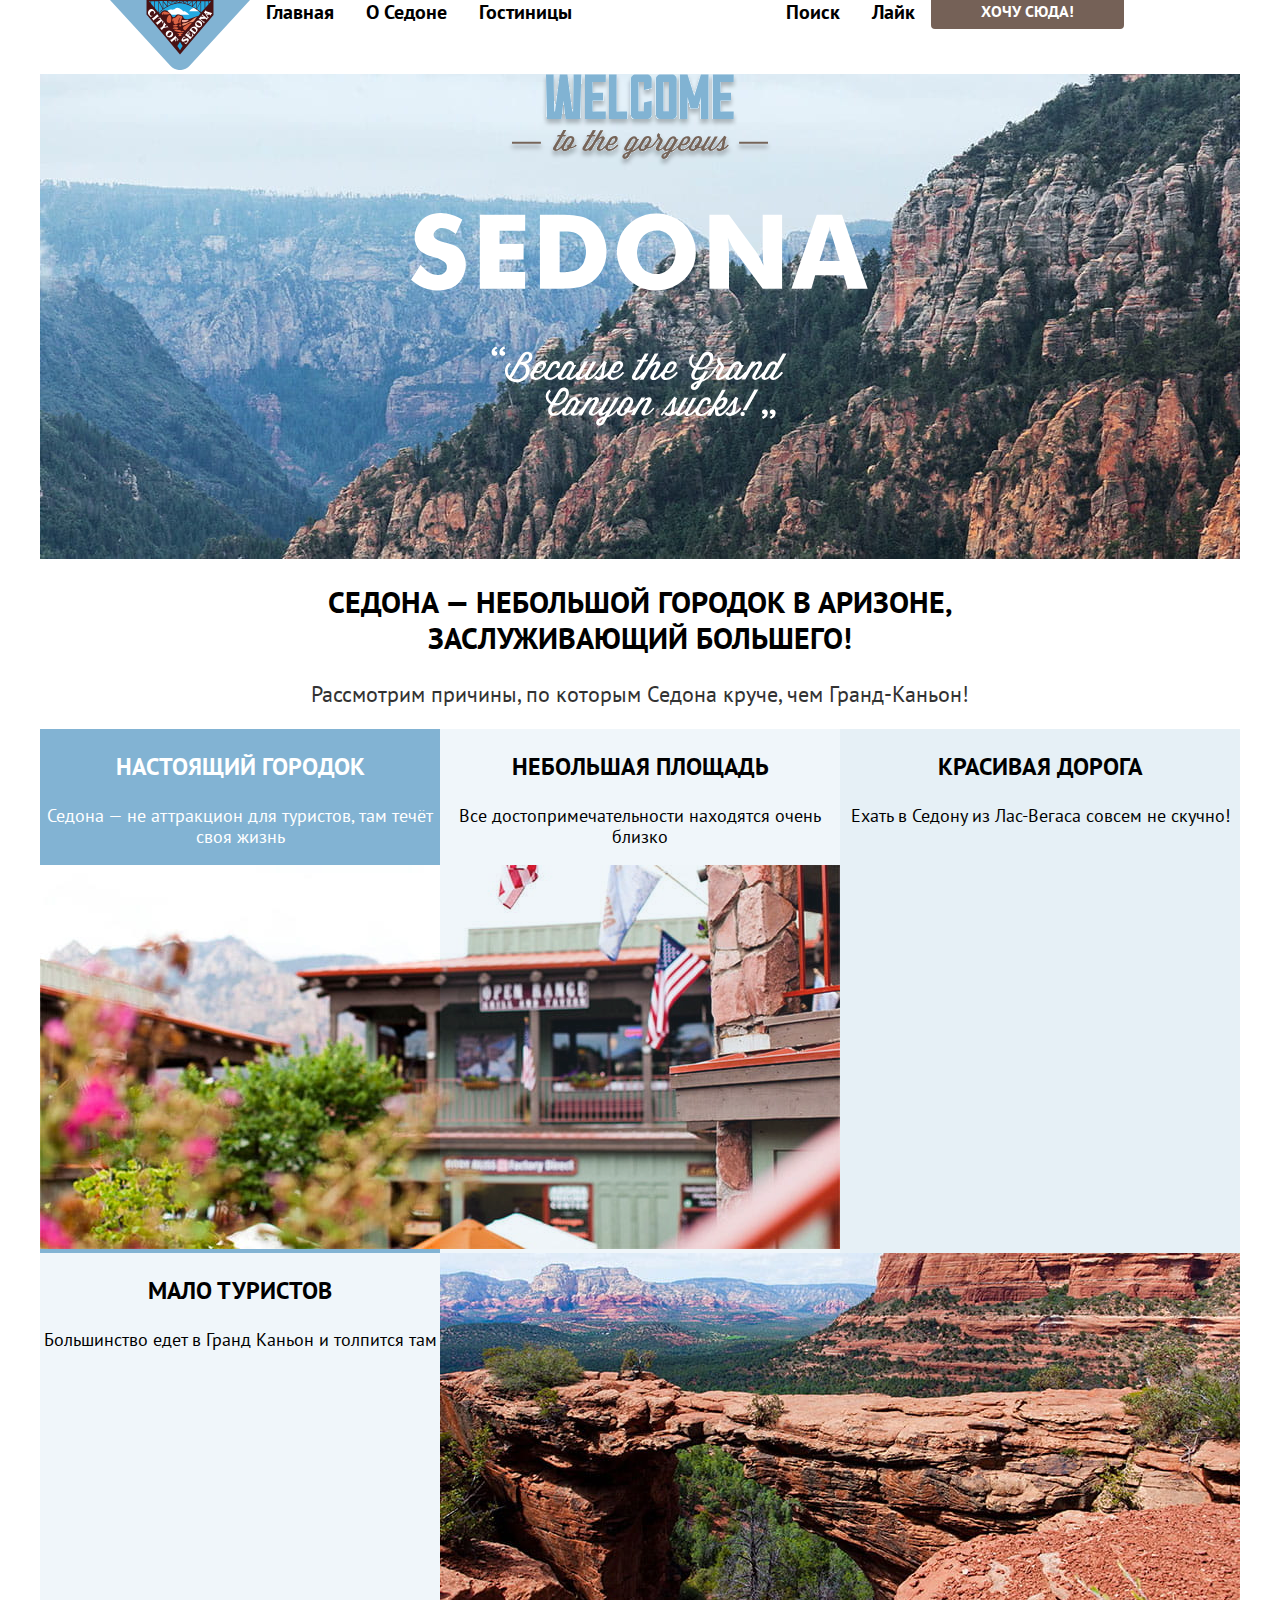
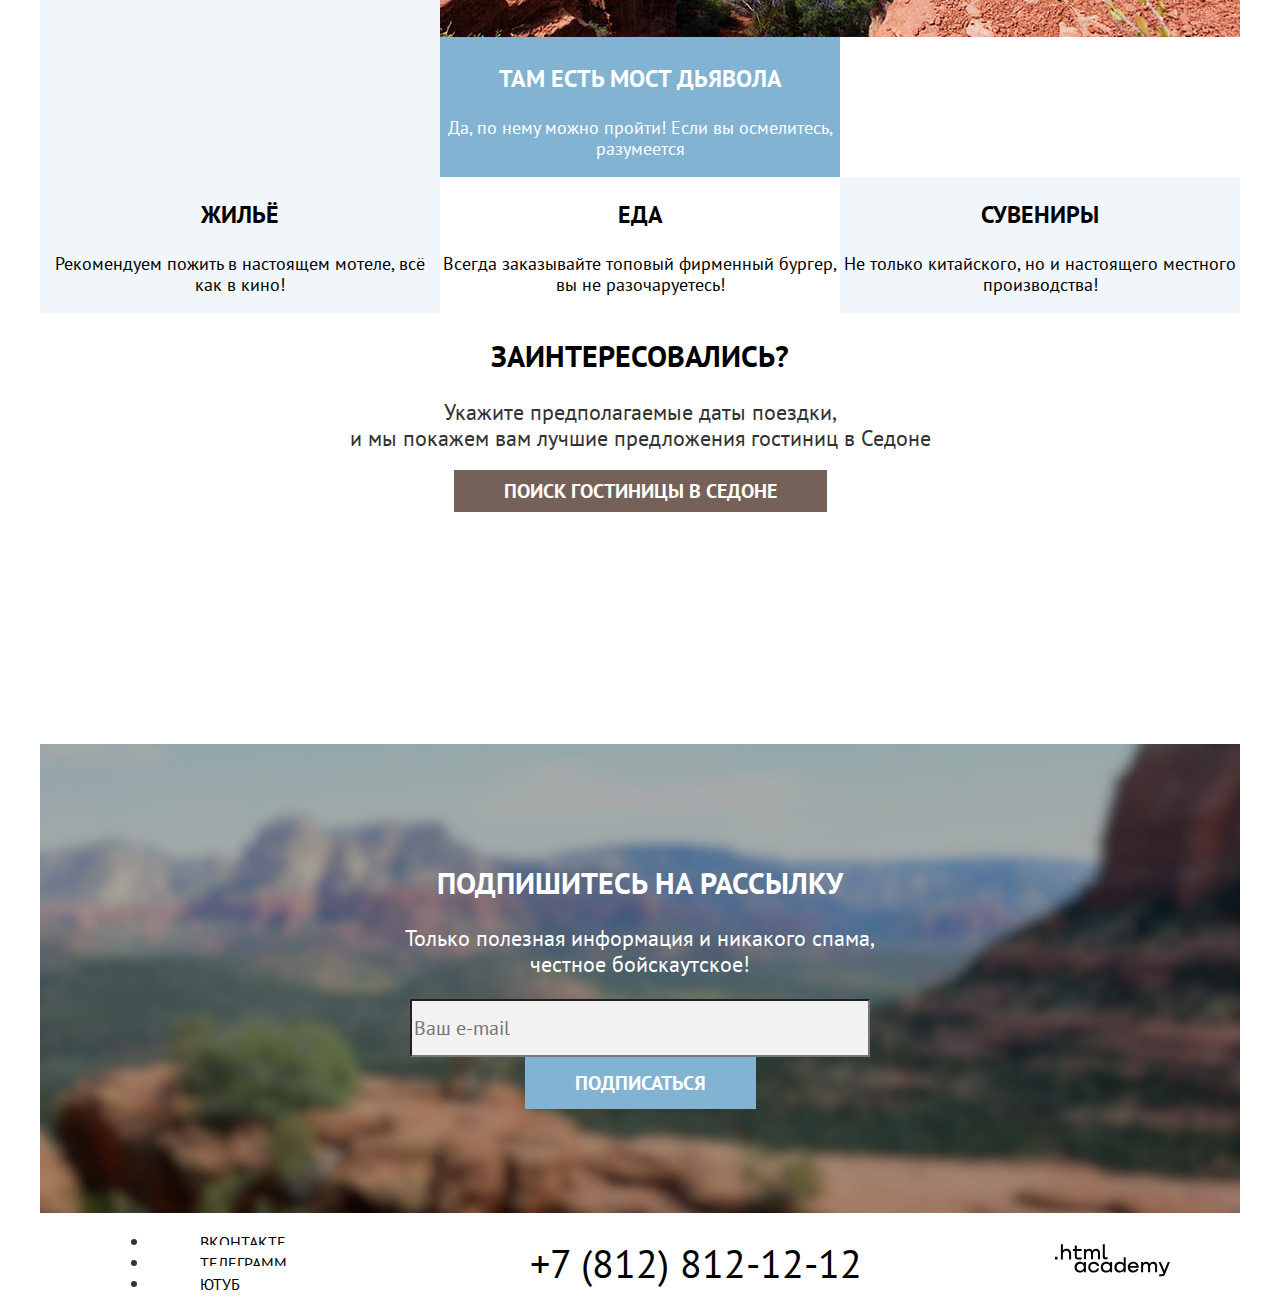
==== 3/index.html @ 5d9eebf0 ":heavy_check_mark: Сборка #3" ====
<!DOCTYPE html>
<html lang="ru">
  <head>
    <meta charset="utf-8" />
    <title>HTML Academy: Седона</title>
    <link rel="stylesheet" href="styles/styles.css" />
    <base href="https://htmlacademy-htmlcss.github.io/2121259-sedona-35/3/">
</head>

  <body>
    <header class="main-header">
      <nav class="navigation">
        <ul class="navigation-list">
          <li class="navigation-item">
            <a class="main-header-logo" href="index.html">
              <img
                class="logo"
                src="images/logo-sedona.svg"
                width="140"
                height="70"
                alt="Логотип Седона"
              />
            </a>
          </li>
          <li class="navigation-item">
            <a class="navigation-link" href="index.html">Главная</a>
          </li>
          <li class="navigation-item">
            <a class="navigation-link" href="#">О Седоне</a>
          </li>
          <li class="navigation-item">
            <a class="navigation-link" href="catalog.html">Гостиницы</a>
          </li>
        </ul>

        <ul class="navigation-list navigation-user">
          <li class="navigation-item">
            <a class="navigation-link" href="#">
              <span class="visually-hidden">Поиск </span></a
            >
          </li>
          <li class="navigation-item">
            <a class="navigation-link" href="#"
              ><span class="visually-hidden">Лайк</span></a
            >
          </li>
          <li class="navigation-item">
            <a class="navigation-link-button" href="#">Хочу сюда!</a>
          </li>
        </ul>
      </nav>
    </header>
    <main class="main-container main-index">
      <div class="page-container">
        <section class="hero">
          <img
            src="images/welcome.svg"
            width="458"
            height="352"
            alt="welcome to the gorgeous Sedona because the grand canyon sucks"
          />
        </section>
        <section class="about">
          <h2>
            Седона — небольшой городок в Аризоне,<br />
            заслуживающий большего!
          </h2>
          <p>Рассмотрим причины, по которым Седона круче, чем Гранд-Каньон!</p>
        </section>
        <section class="description">
          <ul class="description-list">
            <li class="description-item description-item-сity">
              <div class="description-wrapper">
                <h3>Настоящий городок</h3>
                <p>Седона — не аттракцион для туристов, там течёт своя жизнь</p>
                <img
                  src="images/shop.jpg"
                  width="800"
                  height="384"
                  alt="Заведение Седона"
                />
              </div>
            </li>
            <li class="description-item description-item-square">
              <h3>Небольшая площадь</h3>
              <p>Все достопримечательности находятся очень близко</p>
            </li>
            <li class="description-item description-item-road">
              <h3>Красивая дорога</h3>
              <p>Ехать в Седону из Лас-Вегаса совсем не скучно!</p>
            </li>
            <li class="description-item description-item-tourists">
              <h3>Мало туристов</h3>
              <p>Большинство едет в Гранд Каньон и толпится там</p>
            </li>
            <li class="description-item description-item-bridge">
              <div class="description-text">
                <img
                  src="images/rock.jpg"
                  width="800"
                  height="384"
                  alt="Горы Седона"
                />
                <h3>Там есть мост дьявола</h3>
                <p>Да, по нему можно пройти! Если вы осмелитесь, разумеется</p>
              </div>
            </li>
          </ul>
          <ul class="privilege-list">
            <li class="privilege-item privilege-item-home">
              <div>
                <h3>Жильё</h3>
                <p>Рекомендуем пожить в настоящем мотеле, всё как в кино!</p>
              </div>
            </li>
            <li class="privilege-item privilege-item-food">
              <div>
                <h3>Еда</h3>
                <p>
                  Всегда заказывайте топовый фирменный бургер, вы не
                  разочаруетесь!
                </p>
              </div>
            </li>
            <li class="privilege-item privilege-item-souvenirs">
              <div>
                <h3>Сувениры</h3>
                <p>
                  Не только китайского, но и настоящего местного производства!
                </p>
              </div>
            </li>
          </ul>
        </section>
        <section class="search">
          <h2>Заинтересовались?</h2>
          <p>
            Укажите предполагаемые даты поездки,<br />и мы покажем вам лучшие
            предложения гостиниц в Седоне
          </p>
          <a class="search-catalog" href="catalog.html">
            Поиск гостиницы в Седоне
          </a>
        </section>
        <section class="subscription">
          <h2>Подпишитесь на рассылку</h2>
          <p>
            Только полезная информация и никакого спама,<br />
            честное бойскаутское!
          </p>
          <form
            class="subscription-form"
            action="https://echo.htmlacademy.ru"
            method="post"
          >
            <label>
              <input
                type="email"
                class="field"
                placeholder="Ваш e-mail"
                required
              />
              <button type="submit" class="subscription-button">
                Подписаться
              </button>
            </label>
          </form>
        </section>
      </div>
    </main>
    <footer class="main-footer">
      <section class="footer-social">
        <ul class="footer-social-list">
          <li class="footer-social-item">
            <a class="button" href="#">
              <span class="visually-hidden">Вконтакте</span>
            </a>
          </li>
          <li class="footer-social-item">
            <a class="button" href="#">
              <span class="visually-hidden">Телеграмм</span>
            </a>
          </li>
          <li class="footer-social-item">
            <a class="button" href="#">
              <span class="visually-hidden">Ютуб</span>
            </a>
          </li>
        </ul>
        <div class="footer-contacts-address">
          <a class="footer-contacts-address-phone" href="tel:+78128121212">
            +7 (812) 812-12-12
          </a>
        </div>
        <a class="htmlacademy-link" href="https://htmlacademy.ru/">
          <img
            src="images/logo-htmlacademy.svg"
            width="115"
            height="33"
            alt="html academy"
          />
        </a>
      </section>
    </footer>
  </body>
</html>
---- 3/styles/styles.css ----
@font-face {
  font-family: "PT Sans";
  font-style: normal;
  font-weight: 400;
  src: url("../fonts/ptsans-400.woff2") format("woff2");
  font-display: swap;
}

@font-face {
  font-family: "PT Sans";
  font-style: normal;
  font-weight: 700;
  src: url("../fonts/ptsans-700.woff2") format("woff2");
  font-display: swap;
}

body {
  display: flex;
  flex-direction: column;
  min-height: 100%;
  font-family: "PT Sans", sans-serif;
  font-style: normal;
  font-size: 18px;
  line-height: 21px;
  color: #333333;
  background-color: #ffffff;
  margin: 0 auto;
}

.main-header {
  color: #000000;
  background-color: #ffffff;
}

.navigation-link {
  font-family: "PT Sans", sans-serif;
  line-height: 24px;
  font-size: 20px;
  color: #000000;
  background-color: #ffffff;
  font-weight: 700;
  text-align: center;
  text-decoration: none;
  padding: 20px 16px 20px 16px;
}

.navigation-link-button {
  font-size: 16px;
  line-height: 20px;
  font-weight: 700;
  padding: 8px 50px;
  background: #756157;
  border-radius: 4px;
  color: #ffffff;
  text-transform: uppercase;
  text-decoration: none;
}

.main-index {
  color: #000000;
  background-color: #ffffff;
}

.description h3 {
  font-size: 24px;
  line-height: 28px;
  text-transform: uppercase;
}

.description p {
  font-size: 18px;
  line-height: 21px;
}

.description-item {
  color: #000000;
  background-color: #82b3d3;
}

.description-wrapper {
  color: #ffffff;
}

.description-item-square {
  background: rgba(131, 179, 211, 0.12);
  width: 400px;
}

.description-item-road {
  background: rgba(131, 179, 211, 0.2);
  width: 400px;
}

.description-item-tourists {
  background: rgba(131, 179, 211, 0.12);
  width: 400px;
}

.description-item-bridge {
  color: #ffffff;
}

.privilege-item-home {
  background: rgba(131, 179, 211, 0.12);
  width: 400px;
}

.privilege-item-food {
  background: #ffffff;
  width: 400px;
}

.privilege-item-souvenirs {
  background: rgba(131, 179, 211, 0.12);
  width: 400px;
}

.search {
  text-align: center;
  width: 1200px;
  height: 406px;
}

.search h2 {
  color: #000000;
  font-weight: 700;
  font-size: 30px;
  line-height: 36px;
  text-transform: uppercase;
}

.search p {
  color: #333333;
  font-weight: 400;
  font-size: 22px;
  line-height: 26px;
}

.search-catalog {
  color: #ffffff;
  background-color: #756157;
  font-size: 20px;
  line-height: 36px;
  font-weight: 700;
  text-transform: uppercase;
  text-decoration: none;
  padding: 8px 50px;
}

.hero {
  text-align: center;
  background-image: url("../images/background-welcome-rocks.jpg");
  background-repeat: no-repeat;
  background-size: 100% auto;
  height: 485px;
}

.about {
  background-color: #ffffff;
  text-align: center;
}

.about h2 {
  color: #000000;
  font-size: 30px;
  line-height: 36px;
  text-transform: uppercase;
}

.about p {
  color: #333333;
  font-size: 22px;
  line-height: 26px;
}

.subscription {
  color: #ffffff;
  background-color: black;
  background-image: url("../images/background-subscribe.jpg");
  text-align: center;
  background-size: 100% auto;
  padding: 96px 258px 104px;
}

.subscription h2 {
  font-size: 30px;
  line-height: 36px;
  text-transform: uppercase;
}

.subscription p {
  font-size: 22px;
  line-height: 26px;
}

.main-footer a {
  font-family: "PT Sans", sans-serif;
  color: #000000;
  background-color: #ffffff;
  font-style: normal;
  font-weight: 400;
  text-decoration: none;
}

.footer-contacts-address {
  color: #000000;
  text-align: center;
  text-transform: uppercase;
  font-size: 40px;
  line-height: 40px;
}

.catalog-products {
  color: #ffffff;
  background-color: #756157;
  background-image: url("../images/background-filter.jpg");
  background-repeat: no-repeat;
  background-size: 100% auto;
}

.inner-header-title {
  font-size: 60px;
  line-height: 78px;
}

.appartament-list {
  background-color: #ffffff;
  display: flex;
  flex-wrap: wrap;
  width: 1060px;
  padding: 0;
  margin: 0;
  list-style: none;
}

.appartament-list h3 {
  color: #000000;
  font-size: 24px;
  line-height: 28px;
  font-weight: 700;
}

.appartament-list p {
  color: #333333;
  font-weight: 400;
  font-size: 18px;
  line-height: 21px;
}

.subscription-catalog {
  background-color: #ffffff;
  text-align: center;
  width: 1200px;
  height: 415px;
}

.subscription-catalog h2 {
  color: #000000;
  font-size: 30px;
  line-height: 36px;
  text-transform: uppercase;
}

.subscription-catalog p {
  color: #333333;
  font-size: 22px;
  line-height: 26px;
}

.appartament-card {
  border: 1px solid #e6e6e6;
  border-radius: 4px;
  padding: 20px;
  text-align: center;
}

.appartament-card-button {
  background-color: #756157;
  color: #ffffff;
  border-radius: 4px;
  padding: 8px 50px;
}

.appartament-card-button-favorites {
  background-color: #82b3d3;
  border-radius: 4px;
  padding: 8px 50px;
}

.appartament-card-image {
  margin-top: 20px;
  margin-left: 20px;
  margin-right: 20px;
}

.pagination {
  background: #ffffff;
  display: flex;
  flex-direction: row;
  padding: 0px;
  width: 1060px;
  list-style: none;
}

.pagination-link {
  font-family: "PT Sans", sans-serif;
  font-style: normal;
  font-weight: 700;
  font-size: 20px;
  line-height: 60px;
  text-decoration: none;
  background: #82b3d3;
  border-radius: 4px;
  color: #ffffff;
  display: inline-block;
  width: 60px;
  height: 60px;
  text-align: center;
  margin-bottom: 8px;
  margin-right: 8px;
}

.subscription-button {
  font-family: "PT Sans", sans-serif;
  font-style: normal;
  font-weight: 700;
  font-size: 20px;
  line-height: 36px;
  text-transform: uppercase;
  background: #82b3d3;
  color: #ffffff;
  padding: 8px 50px;
  border: none;
}

.field {
  font-family: "PT Sans", sans-serif;
  font-style: normal;
  font-weight: 400;
  font-size: 20px;
  line-height: 36px;
  color: #000000;
  background: #f2f2f2;
  width: 452px;
  height: 52px;
}

.button {
  font-family: "PT Sans", sans-serif;
  font-style: normal;
  font-weight: 700;
  color: #ffffff;
  text-transform: uppercase;
  font-size: 16px;
  line-height: 20px;
  padding: 8px 50px;
  text-decoration: none;
  border: none;
  text-align: center;
}

.button-filter {
  background-color: #82b3d3;
  width: 191px;
  height: 36px;
}

.button-filter-reset {
  background-color: transparent;
  width: 191px;
  height: 36px;
}

html {
  height: 100%;
}

.main-container {
  flex-grow: 1;
}

.page-container {
  margin: 0 auto;
}

.navigation {
  display: flex;
  justify-content: space-between;
  width: 1060px;
  margin: 0 auto;
}

.navigation-list {
  display: flex;
  width: 600px;
  margin: 0;
  padding: 0;
  list-style: none;
}

.navigation-user {
  width: 400px;
}

.page-container {
  width: 1200px;
  margin: 0 auto;
}

.description-item {
  width: 400px;
}

.description-list {
  display: flex;
  flex-wrap: wrap;
  text-align: center;
  padding: 0;
  margin: 0;
  list-style: none;
}

.privilege-list {
  display: flex;
  justify-content: space-between;
  margin: 0;
  padding: 0;
  text-align: center;
  list-style: none;
}

.footer-social {
  display: flex;
  justify-content: space-between;
  align-items: center;
  margin: 0 auto;
  padding: 0;
  width: 1060px;
}

.breadcrumbs {
  display: flex;
  flex-direction: row;
}

.catalog-filter {
  display: flex;
  flex-direction: row;
}

.main-inner {
  width: 1200px;
  margin: 0 auto;
}
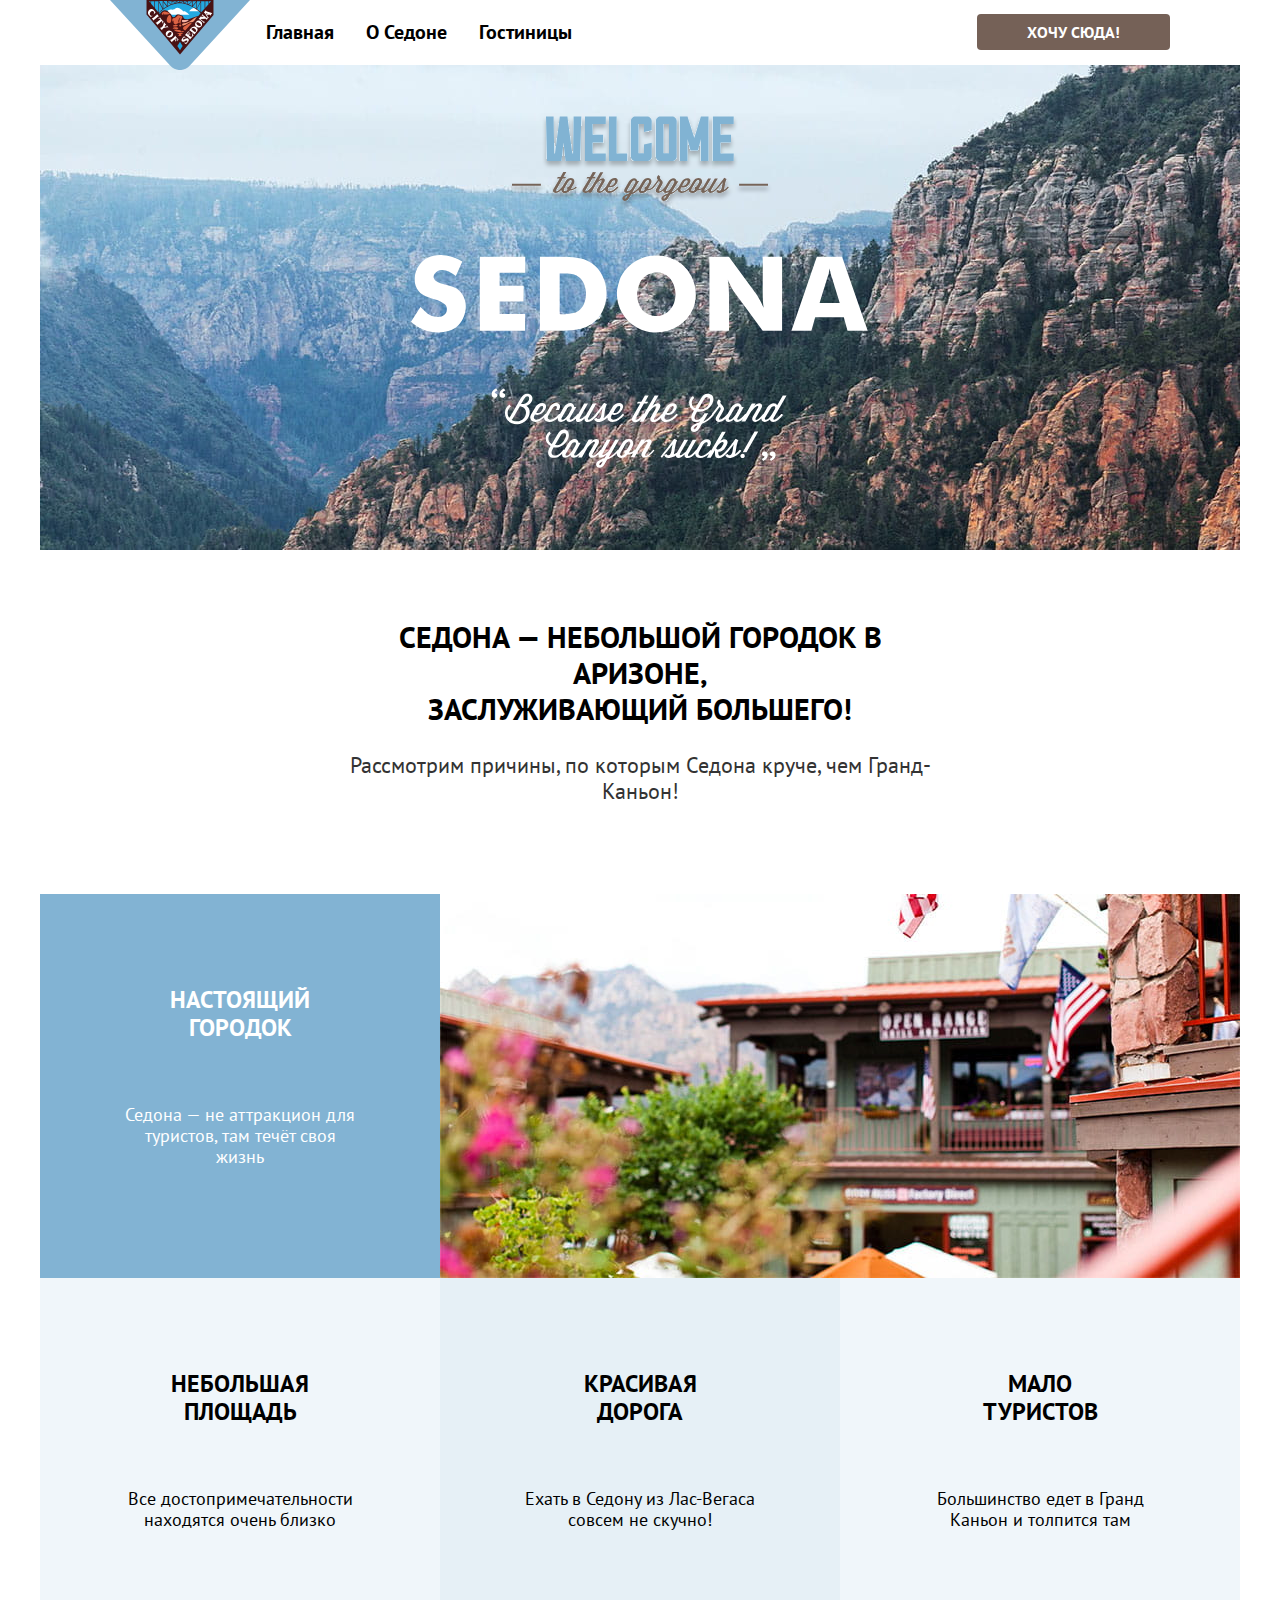
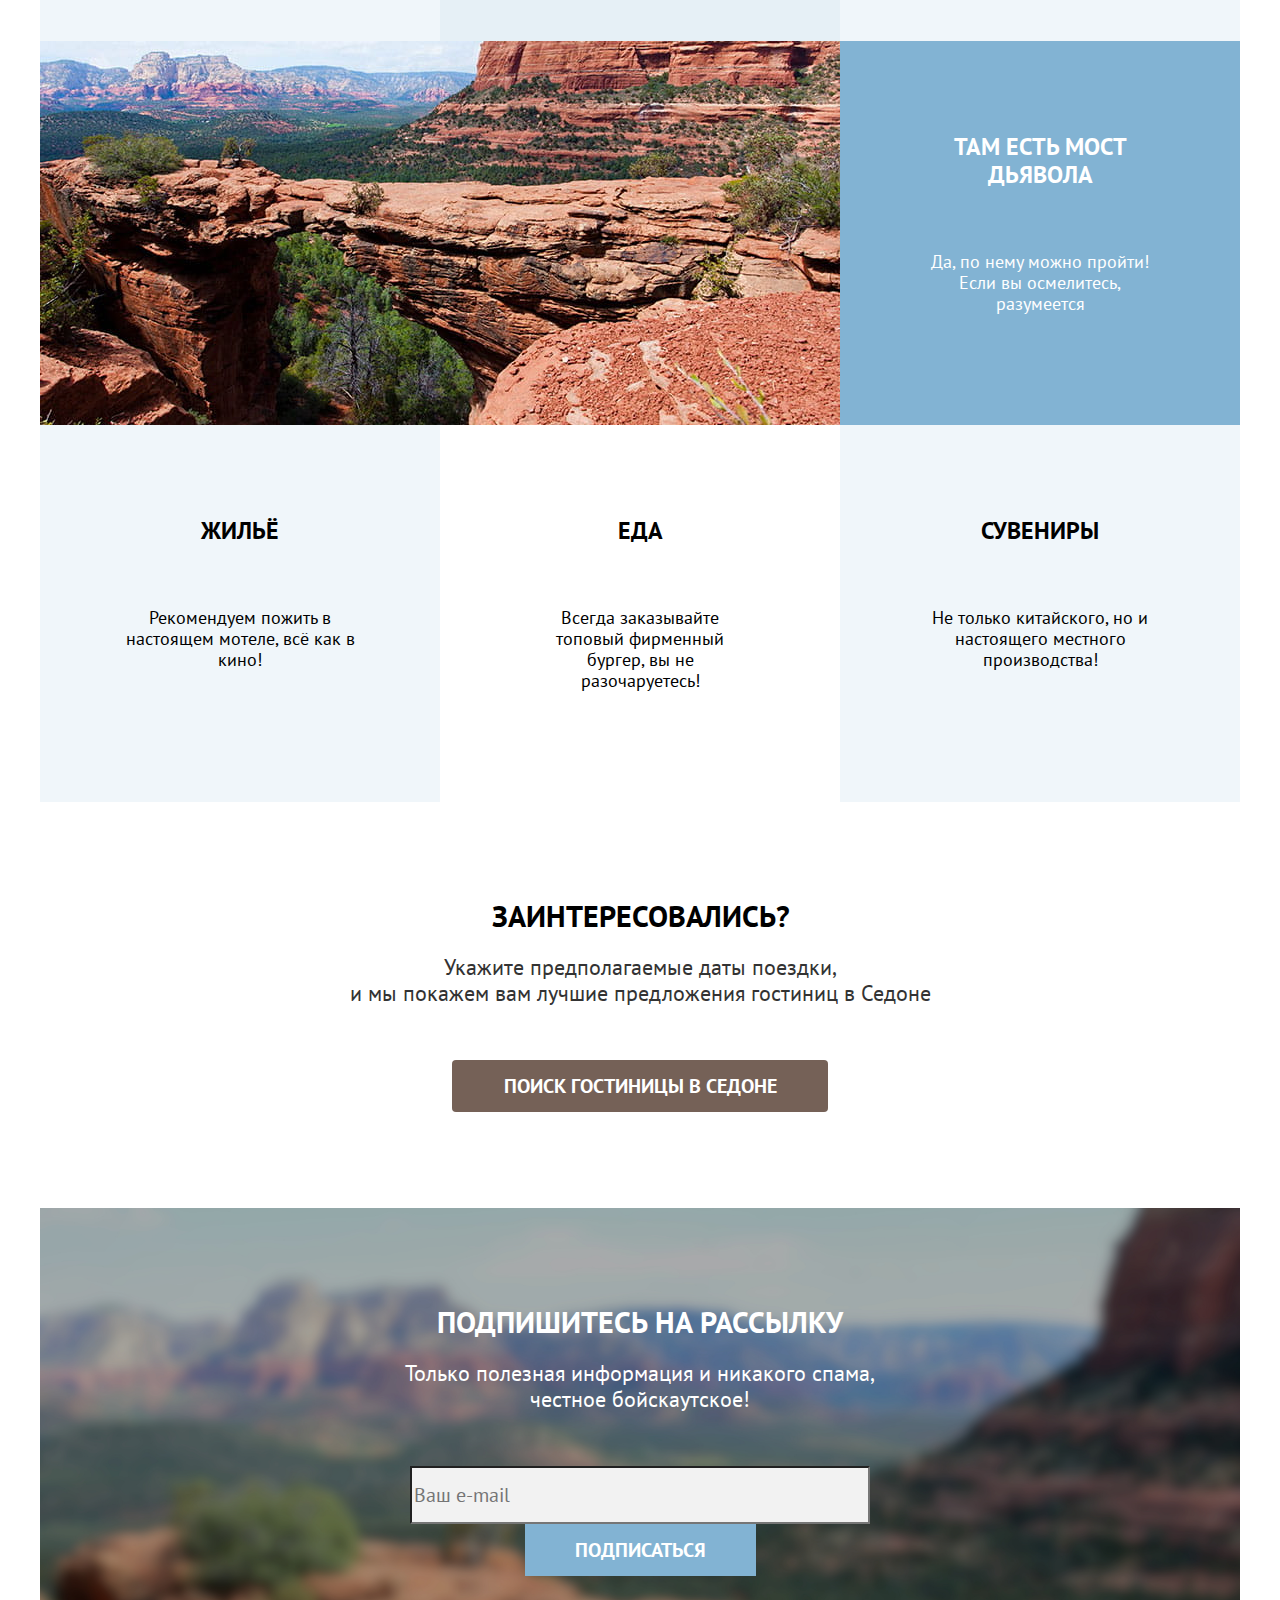
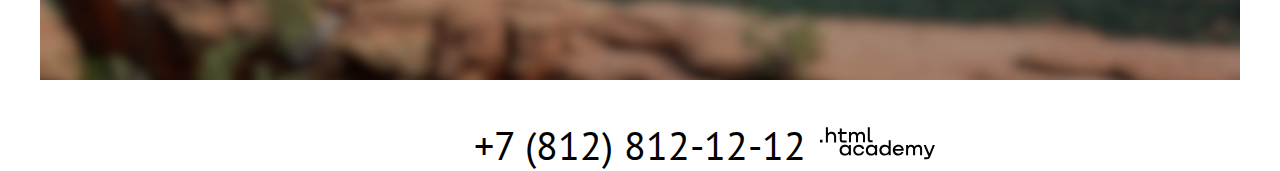
==== commit 43b11610: ":heavy_check_mark: Сборка #3" ====
--- a/3/index.html
+++ b/3/index.html
@@ -51,122 +51,122 @@
       </nav>
     </header>
     <main class="main-container main-index">
-      <div class="page-container">
-        <section class="hero">
-          <img
-            src="images/welcome.svg"
-            width="458"
-            height="352"
-            alt="welcome to the gorgeous Sedona because the grand canyon sucks"
-          />
-        </section>
-        <section class="about">
-          <h2>
-            Седона — небольшой городок в Аризоне,<br />
-            заслуживающий большего!
-          </h2>
-          <p>Рассмотрим причины, по которым Седона круче, чем Гранд-Каньон!</p>
-        </section>
-        <section class="description">
-          <ul class="description-list">
-            <li class="description-item description-item-сity">
-              <div class="description-wrapper">
-                <h3>Настоящий городок</h3>
-                <p>Седона — не аттракцион для туристов, там течёт своя жизнь</p>
-                <img
-                  src="images/shop.jpg"
-                  width="800"
-                  height="384"
-                  alt="Заведение Седона"
-                />
-              </div>
-            </li>
-            <li class="description-item description-item-square">
-              <h3>Небольшая площадь</h3>
-              <p>Все достопримечательности находятся очень близко</p>
-            </li>
-            <li class="description-item description-item-road">
-              <h3>Красивая дорога</h3>
-              <p>Ехать в Седону из Лас-Вегаса совсем не скучно!</p>
-            </li>
-            <li class="description-item description-item-tourists">
-              <h3>Мало туристов</h3>
-              <p>Большинство едет в Гранд Каньон и толпится там</p>
-            </li>
-            <li class="description-item description-item-bridge">
-              <div class="description-text">
-                <img
-                  src="images/rock.jpg"
-                  width="800"
-                  height="384"
-                  alt="Горы Седона"
-                />
-                <h3>Там есть мост дьявола</h3>
-                <p>Да, по нему можно пройти! Если вы осмелитесь, разумеется</p>
-              </div>
-            </li>
-          </ul>
-          <ul class="privilege-list">
-            <li class="privilege-item privilege-item-home">
-              <div>
-                <h3>Жильё</h3>
-                <p>Рекомендуем пожить в настоящем мотеле, всё как в кино!</p>
-              </div>
-            </li>
-            <li class="privilege-item privilege-item-food">
-              <div>
-                <h3>Еда</h3>
-                <p>
-                  Всегда заказывайте топовый фирменный бургер, вы не
-                  разочаруетесь!
-                </p>
-              </div>
-            </li>
-            <li class="privilege-item privilege-item-souvenirs">
-              <div>
-                <h3>Сувениры</h3>
-                <p>
-                  Не только китайского, но и настоящего местного производства!
-                </p>
-              </div>
-            </li>
-          </ul>
-        </section>
-        <section class="search">
-          <h2>Заинтересовались?</h2>
-          <p>
-            Укажите предполагаемые даты поездки,<br />и мы покажем вам лучшие
-            предложения гостиниц в Седоне
-          </p>
-          <a class="search-catalog" href="catalog.html">
-            Поиск гостиницы в Седоне
-          </a>
-        </section>
-        <section class="subscription">
-          <h2>Подпишитесь на рассылку</h2>
-          <p>
-            Только полезная информация и никакого спама,<br />
-            честное бойскаутское!
-          </p>
-          <form
-            class="subscription-form"
-            action="https://echo.htmlacademy.ru"
-            method="post"
-          >
-            <label>
-              <input
-                type="email"
-                class="field"
-                placeholder="Ваш e-mail"
-                required
-              />
-              <button type="submit" class="subscription-button">
-                Подписаться
-              </button>
-            </label>
-          </form>
-        </section>
-      </div>
+      <section class="hero">
+        <img
+          src="images/welcome.svg"
+          width="458"
+          height="352"
+          alt="welcome to the gorgeous Sedona because the grand canyon sucks"
+        />
+      </section>
+      <section class="about">
+        <h2>
+          Седона — небольшой городок в Аризоне,<br />
+          заслуживающий большего!
+        </h2>
+        <p>Рассмотрим причины, по которым Седона круче, чем Гранд-Каньон!</p>
+      </section>
+      <section class="description">
+        <ul class="description-list">
+          <li class="description-item description-item-сity">
+            <h3>Настоящий городок</h3>
+            <p>Седона — не аттракцион для туристов, там течёт своя жизнь</p>
+          </li>
+          <li class="description-photo">
+            <img
+              class="description-images"
+              src="images/shop.jpg"
+              width="800"
+              height="384"
+              alt="Заведение Седона"
+            />
+          </li>
+          <li class="description-item description-item-square">
+            <h3>Небольшая площадь</h3>
+            <p>Все достопримечательности находятся очень близко</p>
+          </li>
+          <li class="description-item description-item-road">
+            <h3>Красивая дорога</h3>
+            <p>Ехать в Седону из Лас-Вегаса совсем не скучно!</p>
+          </li>
+          <li class="description-item description-item-tourists">
+            <h3>Мало туристов</h3>
+            <p>Большинство едет в Гранд Каньон и толпится там</p>
+          </li>
+          <li class="description-foto">
+            <img
+              class="description-images"
+              src="images/rock.jpg"
+              width="800"
+              height="384"
+              alt="Горы Седона"
+            />
+          </li>
+          <li class="description-item description-item-bridge">
+            <h3>Там есть мост дьявола</h3>
+            <p>Да, по нему можно пройти! Если вы осмелитесь, разумеется</p>
+          </li>
+        </ul>
+        <ul class="privilege-list">
+          <li class="privilege-item privilege-item-home">
+            <div>
+              <h3>Жильё</h3>
+              <p>Рекомендуем пожить в настоящем мотеле, всё как в кино!</p>
+            </div>
+          </li>
+          <li class="privilege-item privilege-item-food">
+            <div>
+              <h3>Еда</h3>
+              <p>
+                Всегда заказывайте топовый фирменный бургер, вы не
+                разочаруетесь!
+              </p>
+            </div>
+          </li>
+          <li class="privilege-item privilege-item-souvenirs">
+            <div>
+              <h3>Сувениры</h3>
+              <p>
+                Не только китайского, но и настоящего местного производства!
+              </p>
+            </div>
+          </li>
+        </ul>
+      </section>
+      <section class="search">
+        <h2>Заинтересовались?</h2>
+        <p>
+          Укажите предполагаемые даты поездки,<br />и мы покажем вам лучшие
+          предложения гостиниц в Седоне
+        </p>
+        <a class="search-catalog" href="catalog.html">
+          Поиск гостиницы в Седоне
+        </a>
+      </section>
+      <section class="subscription">
+        <h2>Подпишитесь на рассылку</h2>
+        <p>
+          Только полезная информация и никакого спама,<br />
+          честное бойскаутское!
+        </p>
+        <form
+          class="subscription-form"
+          action="https://echo.htmlacademy.ru"
+          method="post"
+        >
+          <label>
+            <input
+              type="email"
+              class="field"
+              placeholder="Ваш e-mail"
+              required
+            />
+            <button type="submit" class="subscription-button">
+              Подписаться
+            </button>
+          </label>
+        </form>
+      </section>
     </main>
     <footer class="main-footer">
       <section class="footer-social">
@@ -192,14 +192,16 @@
             +7 (812) 812-12-12
           </a>
         </div>
-        <a class="htmlacademy-link" href="https://htmlacademy.ru/">
-          <img
-            src="images/logo-htmlacademy.svg"
-            width="115"
-            height="33"
-            alt="html academy"
-          />
-        </a>
+        <div class="footer-link">
+          <a class="htmlacademy-link" href="https://htmlacademy.ru/">
+            <img
+              src="images/logo-htmlacademy.svg"
+              width="115"
+              height="33"
+              alt="html academy"
+            />
+          </a>
+        </div>
       </section>
     </footer>
   </body>
--- a/3/styles/styles.css
+++ b/3/styles/styles.css
@@ -24,6 +24,7 @@
   line-height: 21px;
   color: #333333;
   background-color: #ffffff;
+  width: 1200px;
   margin: 0 auto;
 }
 
@@ -33,6 +34,7 @@
 }
 
 .navigation-link {
+  display: block;
   font-family: "PT Sans", sans-serif;
   line-height: 24px;
   font-size: 20px;
@@ -41,7 +43,7 @@
   font-weight: 700;
   text-align: center;
   text-decoration: none;
-  padding: 20px 16px 20px 16px;
+  padding: 20px 16px;
 }
 
 .navigation-link-button {
@@ -54,6 +56,9 @@
   color: #ffffff;
   text-transform: uppercase;
   text-decoration: none;
+  display: block;
+  margin-top: 14px;
+  margin-left: 20px;
 }
 
 .main-index {
@@ -65,11 +70,13 @@
   font-size: 24px;
   line-height: 28px;
   text-transform: uppercase;
+  margin: 92px 112px 62px 112px;
 }
 
 .description p {
   font-size: 18px;
   line-height: 21px;
+  margin: 62px 85px 111px 85px;
 }
 
 .description-item {
@@ -118,7 +125,6 @@
 .search {
   text-align: center;
   width: 1200px;
-  height: 406px;
 }
 
 .search h2 {
@@ -127,6 +133,7 @@
   font-size: 30px;
   line-height: 36px;
   text-transform: uppercase;
+  margin: 96px 452px 20px 452px;
 }
 
 .search p {
@@ -134,9 +141,11 @@
   font-weight: 400;
   font-size: 22px;
   line-height: 26px;
+  margin: 20px 304px 54px 304px;
 }
 
 .search-catalog {
+  display: block;
   color: #ffffff;
   background-color: #756157;
   font-size: 20px;
@@ -145,6 +154,8 @@
   text-transform: uppercase;
   text-decoration: none;
   padding: 8px 50px;
+  border-radius: 4px;
+  margin: 54px 412px 96px 412px;
 }
 
 .hero {
@@ -165,12 +176,14 @@
   font-size: 30px;
   line-height: 36px;
   text-transform: uppercase;
+  margin: 69px 290px 25px 290px;
 }
 
 .about p {
   color: #333333;
   font-size: 22px;
   line-height: 26px;
+  margin: 25px 274px 90px 275px;
 }
 
 .subscription {
@@ -179,18 +192,25 @@
   background-image: url("../images/background-subscribe.jpg");
   text-align: center;
   background-size: 100% auto;
-  padding: 96px 258px 104px;
+  padding: 96px 258px 104px 258px;
+}
+
+.subscription-form {
 }
 
 .subscription h2 {
   font-size: 30px;
   line-height: 36px;
   text-transform: uppercase;
+  margin: 0;
+  margin-bottom: 20px;
 }
 
 .subscription p {
   font-size: 22px;
   line-height: 26px;
+  margin: 0;
+  margin-bottom: 54px;
 }
 
 .main-footer a {
@@ -216,28 +236,27 @@
   background-image: url("../images/background-filter.jpg");
   background-repeat: no-repeat;
   background-size: 100% auto;
+  padding-left: 70px;
+  padding-top: 35px;
+  padding-bottom: 70px;
 }
 
 .inner-header-title {
   font-size: 60px;
   line-height: 78px;
+  margin: 0;
 }
 
 .appartament-list {
   background-color: #ffffff;
-  display: flex;
-  flex-wrap: wrap;
+  display: grid;
+  grid-template-columns: 340px 340px 340px;
+  gap: 20px 20px;
   width: 1060px;
   padding: 0;
-  margin: 0;
+  margin: 0 auto;
+  margin-bottom: 80px;
   list-style: none;
-}
-
-.appartament-list h3 {
-  color: #000000;
-  font-size: 24px;
-  line-height: 28px;
-  font-weight: 700;
 }
 
 .appartament-list p {
@@ -259,18 +278,24 @@
   font-size: 30px;
   line-height: 36px;
   text-transform: uppercase;
+  margin: 0;
+  margin-bottom: 20px;
+  padding: 0;
 }
 
 .subscription-catalog p {
   color: #333333;
   font-size: 22px;
   line-height: 26px;
+  margin: 0;
+  margin-bottom: 54px;
+  padding: 0;
 }
 
 .appartament-card {
   border: 1px solid #e6e6e6;
   border-radius: 4px;
-  padding: 20px;
+  padding: 0;
   text-align: center;
 }
 
@@ -278,27 +303,24 @@
   background-color: #756157;
   color: #ffffff;
   border-radius: 4px;
-  padding: 8px 50px;
 }
 
 .appartament-card-button-favorites {
   background-color: #82b3d3;
   border-radius: 4px;
-  padding: 8px 50px;
 }
 
 .appartament-card-image {
-  margin-top: 20px;
-  margin-left: 20px;
-  margin-right: 20px;
+  display: block;
+  padding: 20px;
+  padding-bottom: 16px;
 }
 
 .pagination {
   background: #ffffff;
   display: flex;
-  flex-direction: row;
-  padding: 0px;
-  width: 1060px;
+  padding: 0;
+  margin: 0;
   list-style: none;
 }
 
@@ -353,7 +375,7 @@
   text-transform: uppercase;
   font-size: 16px;
   line-height: 20px;
-  padding: 8px 50px;
+  padding: 8px 30px;
   text-decoration: none;
   border: none;
   text-align: center;
@@ -379,32 +401,22 @@
   flex-grow: 1;
 }
 
-.page-container {
-  margin: 0 auto;
-}
-
 .navigation {
   display: flex;
   justify-content: space-between;
-  width: 1060px;
-  margin: 0 auto;
 }
 
 .navigation-list {
   display: flex;
-  width: 600px;
-  margin: 0;
+  flex-wrap: wrap;
+  margin: 0;
+  margin-left: 70px;
   padding: 0;
   list-style: none;
 }
 
 .navigation-user {
-  width: 400px;
-}
-
-.page-container {
-  width: 1200px;
-  margin: 0 auto;
+  margin-right: 70px;
 }
 
 .description-item {
@@ -436,19 +448,164 @@
   margin: 0 auto;
   padding: 0;
   width: 1060px;
+  margin-top: 40px;
 }
 
 .breadcrumbs {
   display: flex;
-  flex-direction: row;
+  margin: 0;
+  padding: 0;
+  list-style-type: none;
+  margin-bottom: 40px;
+  margin-top: 8px;
+}
+
+.breadcrumbs-item {
+  width: 150px;
 }
 
 .catalog-filter {
   display: flex;
-  flex-direction: row;
+  margin: 0;
+  padding: 0;
 }
 
 .main-inner {
   width: 1200px;
   margin: 0 auto;
 }
+
+.description-item-сity {
+  color: #ffffff;
+}
+
+.catalog-filter-group {
+  width: 150px;
+  margin: 0;
+  padding: 0;
+  margin-right: 70px;
+  padding-top: 40p;
+  padding-top: 56px;
+}
+
+.catalog-filter-list {
+  list-style: none;
+  padding: 0;
+  margin: 0;
+}
+
+.hero img {
+  margin-top: 51px;
+}
+
+.visually-hidden {
+  position: absolute;
+  width: 1px;
+  height: 1px;
+  margin: -1px;
+  padding: 0;
+  border: 0;
+  clip: rect(0 0 0 0);
+  overflow: hidden;
+}
+
+.footer-social-list {
+  display: flex;
+  padding: 0;
+  margin: 0;
+  list-style: none;
+  width: 350px;
+}
+
+.footer-social-item {
+  width: 50px;
+  height: 50px;
+}
+
+.wrapper-button {
+  display: flex;
+  flex-direction: column;
+}
+
+.wrapper-select {
+  display: flex;
+  margin-bottom: 40px;
+}
+
+.select-control {
+  width: 292px;
+  height: 49px;
+  border: 2px solid #e5e5e5;
+  border-radius: 4px;
+  margin-right: 70px;
+}
+
+.button-select {
+  width: 48px;
+  height: 48px;
+  border: 2px solid #e5e5e5;
+  border-radius: 4px;
+}
+
+.button-select:not(:last-child) {
+  margin-right: 8px;
+}
+
+.appartament-card-link {
+  text-decoration: none;
+}
+
+.appartament-card-title {
+  margin: 0;
+  color: #000000;
+  font-size: 24px;
+  line-height: 28px;
+  font-weight: 700;
+  margin-bottom: 16px;
+}
+
+.wrapper-price {
+  display: flex;
+  justify-content: space-between;
+  margin: 0;
+  padding: 0;
+  margin-left: 20px;
+  margin-right: 20px;
+  margin-bottom: 16px;
+}
+
+.appartament-card-apartments {
+  margin: 0;
+  padding: 0;
+}
+
+.appartament-card-price {
+  margin: 0;
+  padding: 0;
+}
+
+.subscription-catalog-container {
+  padding-top: 96px;
+}
+
+.footer-link {
+  width: 350px;
+}
+
+.main-header-logo {
+  width: 140px;
+  height: 61px;
+  display: inline-block;
+}
+
+.logo {
+  position: absolute;
+}
+
+.description-images {
+  display: block;
+}
+
+.wrapper-iner-list {
+  padding: 50px 70px 60px 70px;
+}
